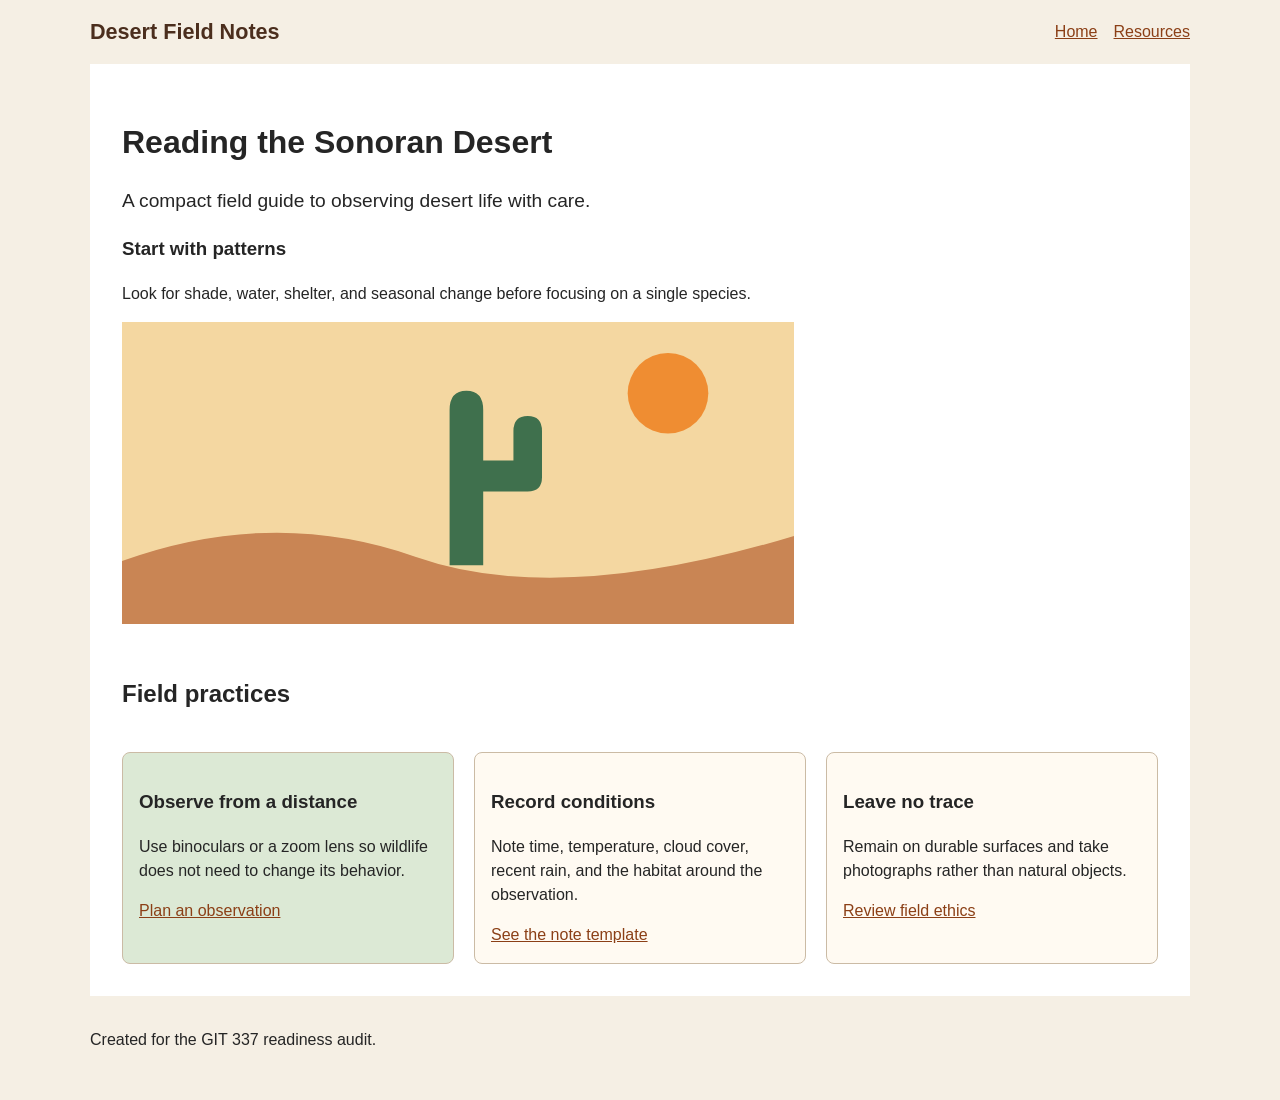
==== index.html @ 1e58d3ef "Fix HTML, CSS, LINKS, AND RESPONSIVE LAYOUT DEFECTS" ====
<!doctype html>
<html lang="en">
  <head>
    <meta charset="utf-8">
    <meta name="viewport" content="width=device-width" />
    <title>Desert Field Notes</title>
    <link rel="stylesheet" href="css/styles.css">
  </head>
  <body>
    <header class="site-header">
      <a class="site-name" href="index.html">Desert Field Notes</a>
      <nav aria-label="Primary navigation">
        <ul class="nav-list">
          <li><a href="index.html">Home</a></li>
          <li><a href="pages/resources.html">Resources</a></li>
        </ul>
      </nav>
    </header>

    <main>
      <h1>Reading the Sonoran Desert</h1>
      <p class="lede">A compact field guide to observing desert life with care.</p>
      <section class="intro">
        <h3>Start with patterns</h3>
        <p>Look for shade, water, shelter, and seasonal change before focusing on a single species.</p>
        <img src="images/saguaro-study.svg" alt="Sand dune with cactus and sun.">
      </section>

      <section class="cards" aria-labelledby="field-practices">
        <h2 id="field-practices">Field practices</h2>
        <article class="card featured" id="featured-card">
          <h3>Observe from a distance</h3>
          <p>Use binoculars or a zoom lens so wildlife does not need to change its behavior.</p>
          <a href="pages/resources.html">Plan an observation</a>
        </article>
        <article class="card">
          <h3>Record conditions</h3>
          <p>Note time, temperature, cloud cover, recent rain, and the habitat around the observation.</p>
          <a href="pages/resources.html#notes">See the note template</a>
        </article>
        <article class="card">
          <h3>Leave no trace</h3>
          <p>Remain on durable surfaces and take photographs rather than natural objects.</p>
          <a href="pages/resources.html#ethics">Review field ethics</a>
        </article>
      </section>
    </main>

    <footer>
      <p>Created for the GIT 337 readiness audit.</p>
    </footer>
  </body>
</html>
---- css/styles.css ----
* {
  box-sizing: border-box;
}

body {
  margin: 0;
  color: #252525;
  background: #f5efe4;
  font-family: Arial, Helvetica, sans-serif;
  line-height: 1.5;
}

a {
  color: #8b3f16;
}

a:focus-visible {
  outline: 3px solid blue;
}

.site-header,
main,
footer {
  width: 100%;
  max-width: 1100px;
  margin-inline: auto;
}

.site-header {
  display: flex;
  align-items: center;
  justify-content: space-between;
  padding-block: 1rem;
}

.site-name {
  color: #4b2e1d;
  font-size: 1.35rem;
  font-weight: 700;
  text-decoration: none;
}

.nav-list {
  display: flex;
  gap: 1rem;
  margin: 0;
  padding: 0;
  list-style: none;
}

main {
  padding: 2rem;
  background: #fff;
}

.lede {
  max-width: 60ch;
  font-size: 1.2rem;
}

.intro img {
  display: block;
  width: 100%;
  max-width: 42rem;
  height: auto;
}

.cards {
  display: grid;
  grid-template-columns: repeat(auto-fit, minmax(min(100%, 250px), 1fr));
  gap: 1.25rem;
  margin-top: 2rem;
}

.cards > h2 {
  grid-column: 1 / -1;
}

.card {
  padding: 1rem;
  border: 1px solid #cbbba5;
  border-radius: .5rem;
  background: #fffaf2;
}


.featured {
  background: #dce9d5;
}

.button {
  display: inline-block;
  padding: .65rem 1rem;
  color: white;
  background: #8b3f16;
  border-radius: .35rem;
  text-decoration: none;
}

footer {
  padding-block: 1rem 2rem;
}

@media (max-width: 700px) {
  .site-header {
    flex-direction: column;
    align-items: flex-start;
  }

  .cards {
    grid-template-columns: 1fr;
  }
}
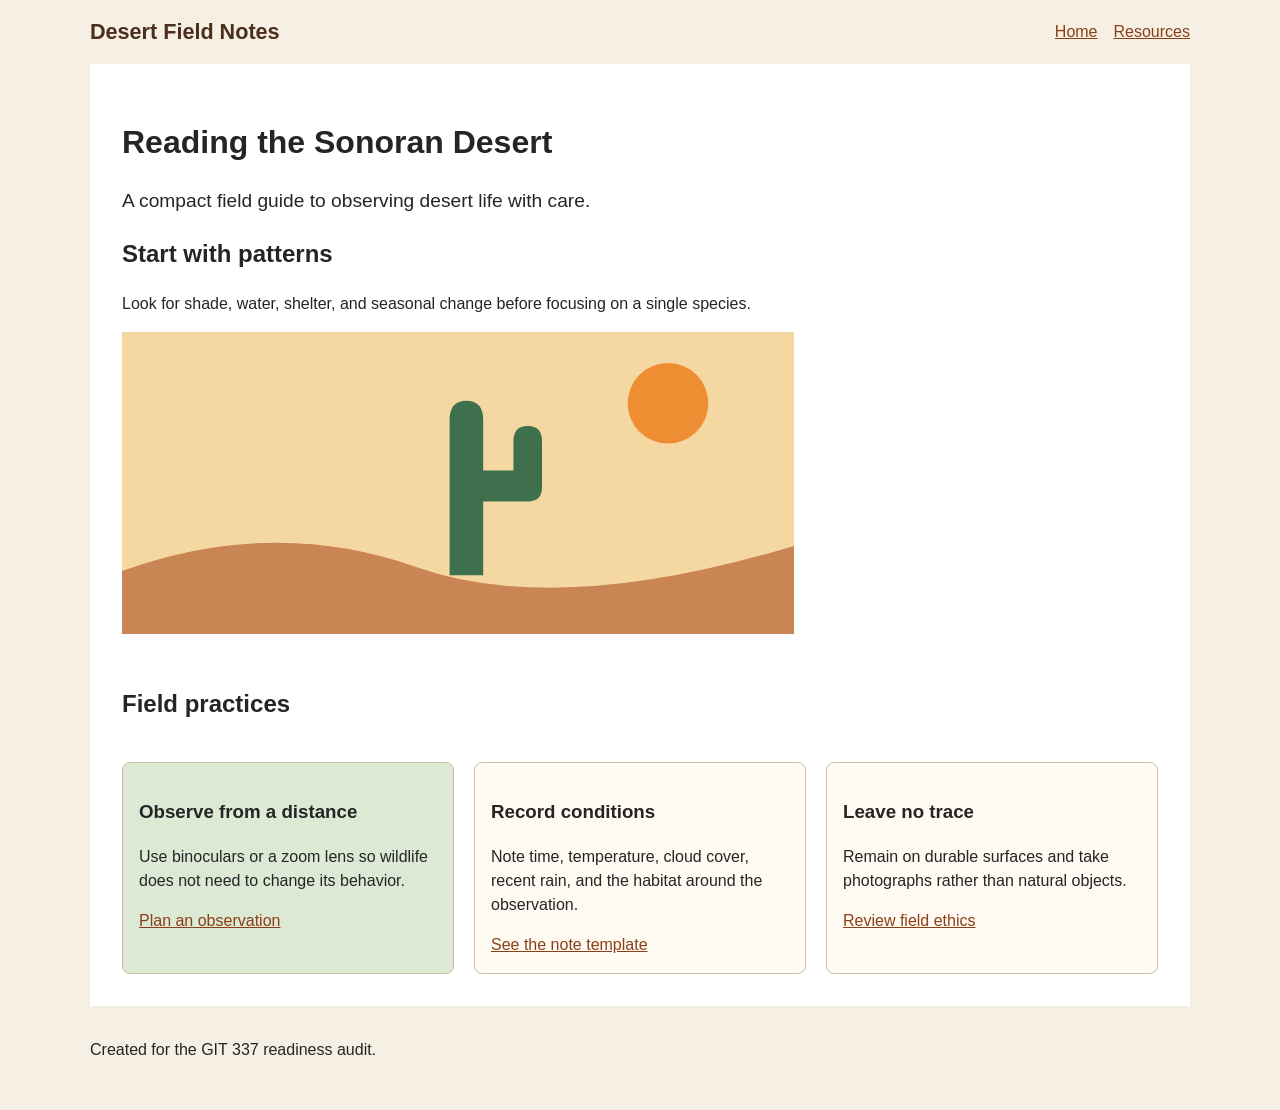
==== commit 004e64e8: "Change heading level from h3 to h2" ====
--- a/index.html
+++ b/index.html
@@ -21,7 +21,7 @@
       <h1>Reading the Sonoran Desert</h1>
       <p class="lede">A compact field guide to observing desert life with care.</p>
       <section class="intro">
-        <h3>Start with patterns</h3>
+        <h2>Start with patterns</h2>
         <p>Look for shade, water, shelter, and seasonal change before focusing on a single species.</p>
         <img src="images/saguaro-study.svg" alt="Sand dune with cactus and sun.">
       </section>
